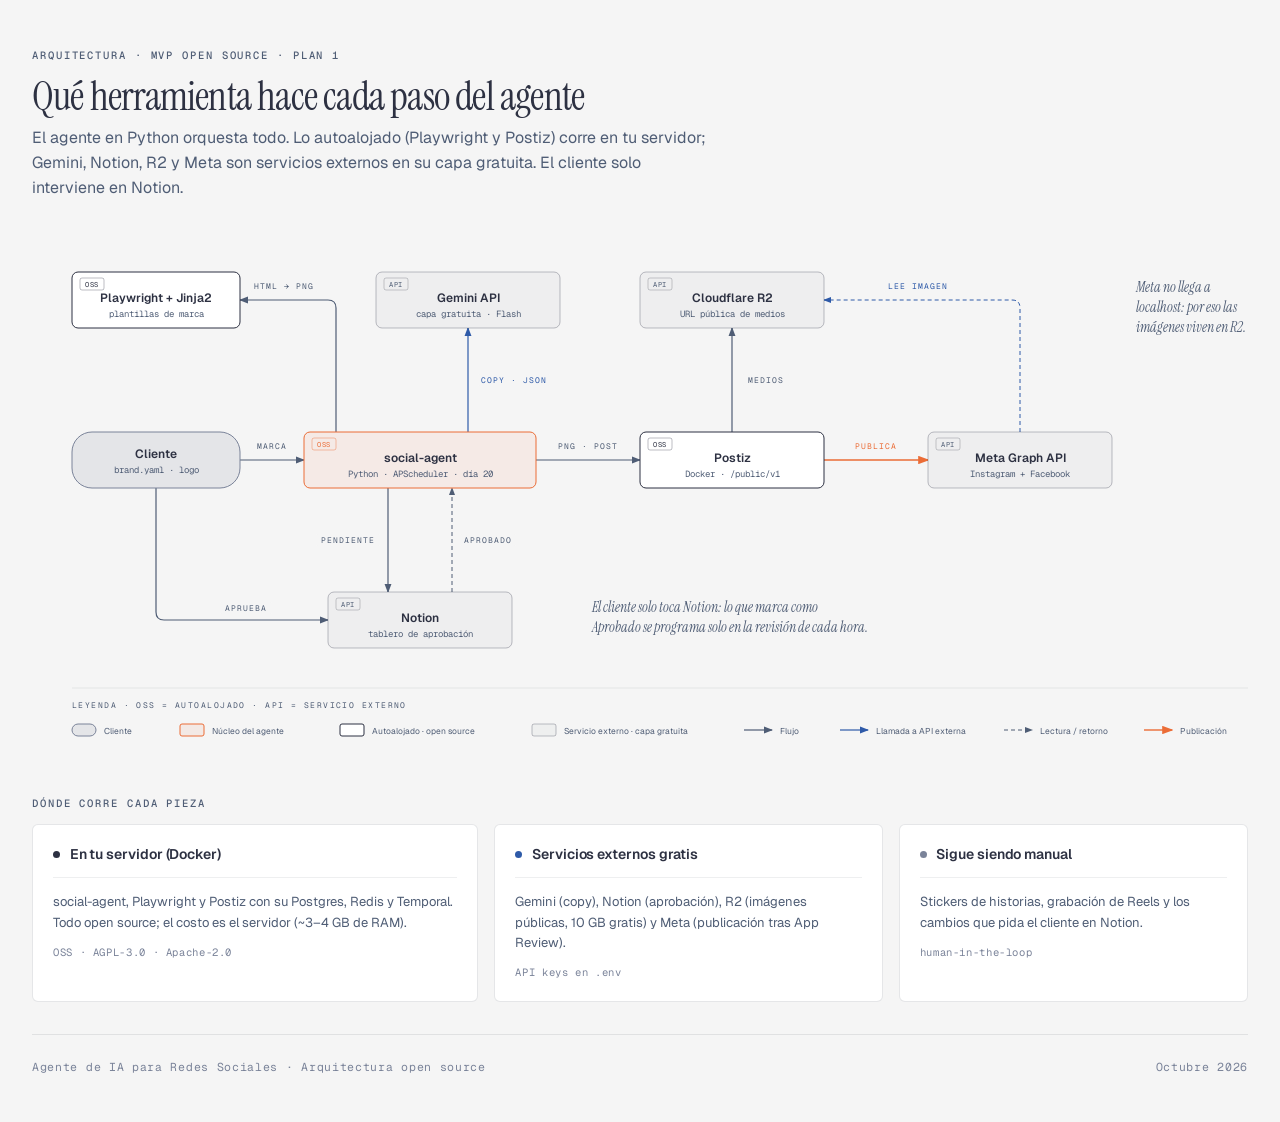
==== arquitectura-agente-open-source.html @ 5ac4933f "Initial commit: social media AI agent, Postiz setup and docs Co-Authored-By: Claude Opus 5.5 <norepl" ====
<!DOCTYPE html>
<html lang="es">
<head>
  <meta charset="UTF-8">
  <meta name="viewport" content="width=device-width, initial-scale=1.0">
  <title>Arquitectura del Agente de Redes</title>
  <link href="https://fonts.googleapis.com/css2?family=Instrument+Serif:ital@0;1&family=Geist:wght@400;500;600&family=Geist+Mono:wght@400;500;600&family=Noto+Serif:ital@0;1&display=swap" rel="stylesheet">
  <style>
    *, *::before, *::after { box-sizing: border-box; margin: 0; padding: 0; }

    :root {
      --color-paper:       #f5f5f5;
      --color-paper-2:     #ececec;
      --color-ink:         #2d3142;
      --color-muted:       #4f5d75;
      --color-soft:        #7a8399;
      --color-rule:        rgba(45,49,66,0.12);
      --color-rule-solid:  rgba(79,93,117,0.25);
      --color-accent:      #eb6c36;
      --color-accent-tint: rgba(235,108,54,0.08);
      --color-link:        #2e5aa8;
      --font-sans:   'Geist', system-ui, sans-serif;
      --font-serif:  'Instrument Serif', 'Noto Serif', 'Times New Roman', serif;
      --font-mono:   'Geist Mono', ui-monospace, Menlo, monospace;
    }

    body {
      font-family: var(--font-sans);
      background: var(--color-paper);
      min-height: 100vh;
      padding: 3rem 2rem;
      color: var(--color-ink);
    }
    @media (max-width: 640px) { body { padding: 2rem 1rem; } }

    .container { max-width: 1280px; margin: 0 auto; }

    .header { margin-bottom: 2rem; }
    .header-eyebrow {
      font-family: var(--font-mono);
      font-size: 0.66rem;
      font-weight: 500;
      letter-spacing: 0.18em;
      text-transform: uppercase;
      color: var(--color-muted);
      margin-bottom: 0.75rem;
    }
    h1 {
      font-family: var(--font-serif);
      font-size: clamp(1.75rem, 3vw + 1rem, 2.5rem);
      font-weight: 400;
      letter-spacing: -0.02em;
      line-height: 1.1;
      margin-bottom: 0.5rem;
    }
    .subtitle {
      font-size: 1rem;
      line-height: 1.55;
      color: var(--color-muted);
      max-width: 62ch;
    }

    .diagram-container { overflow-x: auto; }
    svg { width: 100%; min-width: 1280px; display: block; }
    @media print {
      .diagram-container { overflow-x: visible; }
      svg { min-width: 0; }
    }

    .section-label {
      font-family: var(--font-mono);
      font-size: 0.66rem;
      font-weight: 500;
      letter-spacing: 0.18em;
      text-transform: uppercase;
      color: var(--color-muted);
      margin: 2rem 0 0.875rem;
    }

    .cards {
      display: grid;
      grid-template-columns: 1.15fr 1fr 0.9fr;
      gap: 1rem;
    }
    @media (max-width: 960px) { .cards { grid-template-columns: 1fr; } }

    .card {
      background: #ffffff;
      border-radius: 6px;
      border: 1px solid var(--color-rule);
      padding: 1.25rem;
    }
    .card-header {
      display: flex;
      align-items: center;
      gap: 0.6rem;
      margin-bottom: 0.875rem;
      padding-bottom: 0.875rem;
      border-bottom: 1px solid rgba(45,49,66,0.08);
    }
    .card-dot { width: 7px; height: 7px; border-radius: 50%; flex-shrink: 0; }
    .card-dot.ink   { background: var(--color-ink); }
    .card-dot.link  { background: var(--color-link); }
    .card-dot.soft  { background: var(--color-soft); }
    .card h3 { font-size: 0.875rem; font-weight: 600; letter-spacing: -0.005em; }
    .card p {
      color: var(--color-muted);
      font-size: 0.8125rem;
      line-height: 1.55;
    }
    .card .tag {
      display: inline-block;
      margin-top: 0.75rem;
      font-family: var(--font-mono);
      font-size: 0.66rem;
      letter-spacing: 0.06em;
      color: var(--color-soft);
    }

    .footer {
      margin-top: 2rem;
      padding-top: 1.5rem;
      border-top: 1px solid rgba(45,49,66,0.10);
      font-family: var(--font-mono);
      font-size: 0.72rem;
      letter-spacing: 0.06em;
      color: var(--color-soft);
      display: flex;
      justify-content: space-between;
      flex-wrap: wrap;
      gap: 0.5rem;
    }
  </style>
</head>
<body>
  <div class="container">

    <div class="header">
      <p class="header-eyebrow">Arquitectura · MVP open source · Plan 1</p>
      <h1>Qué herramienta hace cada paso del agente</h1>
      <p class="subtitle">El agente en Python orquesta todo. Lo autoalojado (Playwright y Postiz) corre en tu servidor; Gemini, Notion, R2 y Meta son servicios externos en su capa gratuita. El cliente solo interviene en Notion.</p>
    </div>

    <div class="diagram-container">
      <svg viewBox="0 0 1280 532" xmlns="http://www.w3.org/2000/svg" role="img" aria-labelledby="arquitectura-oss-title arquitectura-oss-desc">
        <title id="arquitectura-oss-title">Arquitectura open source del agente de redes</title>
        <desc id="arquitectura-oss-desc">El agente en Python recibe la marca del cliente, pide el copy a Gemini, renderiza las piezas con Playwright, las sube a Postiz que guarda los medios en Cloudflare R2, las envía a Notion para aprobación y, una vez aprobadas, Postiz las publica en Instagram y Facebook mediante la API de Meta, que descarga las imágenes desde R2.</desc>
        <defs>
          <marker id="arrow" markerWidth="8" markerHeight="6" refX="7" refY="3" orient="auto"><polygon points="0 0, 8 3, 0 6" fill="#4f5d75"/></marker>
          <marker id="arrow-accent" markerWidth="8" markerHeight="6" refX="7" refY="3" orient="auto"><polygon points="0 0, 8 3, 0 6" fill="#eb6c36"/></marker>
          <marker id="arrow-link" markerWidth="8" markerHeight="6" refX="7" refY="3" orient="auto"><polygon points="0 0, 8 3, 0 6" fill="#2e5aa8"/></marker>
        </defs>

        <rect width="100%" height="100%" fill="#f5f5f5"/>

        <g transform="translate(0,-80)">

          <!-- =========================================================
               FLECHAS (antes que los nodos)
               ========================================================= -->

          <!-- Cliente → agente -->
          <line x1="208" y1="308" x2="272" y2="308" stroke="#4f5d75" stroke-width="1.2" marker-end="url(#arrow)"/>
          <!-- Agente → Playwright -->
          <path d="M 304 280 L 304 156 Q 304 148 296 148 L 208 148" fill="none" stroke="#4f5d75" stroke-width="1.2" marker-end="url(#arrow)"/>
          <!-- Agente → Gemini (API externa) -->
          <line x1="436" y1="280" x2="436" y2="176" stroke="#2e5aa8" stroke-width="1.2" marker-end="url(#arrow-link)"/>
          <!-- Agente → Postiz -->
          <line x1="504" y1="308" x2="608" y2="308" stroke="#4f5d75" stroke-width="1.2" marker-end="url(#arrow)"/>
          <!-- Postiz → R2 -->
          <line x1="700" y1="280" x2="700" y2="176" stroke="#4f5d75" stroke-width="1.2" marker-end="url(#arrow)"/>
          <!-- Postiz → Meta (ruta principal) -->
          <line x1="792" y1="308" x2="896" y2="308" stroke="#eb6c36" stroke-width="1.4" marker-end="url(#arrow-accent)"/>
          <!-- Meta lee la imagen pública en R2 -->
          <path d="M 988 280 L 988 156 Q 988 148 980 148 L 792 148" fill="none" stroke="#2e5aa8" stroke-width="1" stroke-dasharray="4,3" marker-end="url(#arrow-link)"/>
          <!-- Agente → Notion (pendiente) -->
          <line x1="356" y1="336" x2="356" y2="440" stroke="#4f5d75" stroke-width="1.2" marker-end="url(#arrow)"/>
          <!-- Notion → agente (aprobado, revisión cada hora) -->
          <line x1="420" y1="440" x2="420" y2="336" stroke="#4f5d75" stroke-width="1" stroke-dasharray="4,3" marker-end="url(#arrow)"/>
          <!-- Cliente → Notion -->
          <path d="M 124 336 L 124 460 Q 124 468 132 468 L 296 468" fill="none" stroke="#4f5d75" stroke-width="1.2" marker-end="url(#arrow)"/>

          <!-- Etiquetas de flechas (con máscara) -->
          <rect x="220" y="288" width="40" height="12" rx="2" fill="#f5f5f5"/>
          <text x="240" y="297" fill="#4f5d75" font-size="8" font-family="'Geist Mono', monospace" text-anchor="middle" letter-spacing="0.12em">MARCA</text>

          <rect x="218" y="128" width="68" height="12" rx="2" fill="#f5f5f5"/>
          <text x="252" y="137" fill="#4f5d75" font-size="8" font-family="'Geist Mono', monospace" text-anchor="middle" letter-spacing="0.12em">HTML → PNG</text>

          <rect x="446" y="222" width="72" height="12" rx="2" fill="#f5f5f5"/>
          <text x="482" y="231" fill="#2e5aa8" font-size="8" font-family="'Geist Mono', monospace" text-anchor="middle" letter-spacing="0.12em">COPY · JSON</text>

          <rect x="522" y="288" width="68" height="12" rx="2" fill="#f5f5f5"/>
          <text x="556" y="297" fill="#4f5d75" font-size="8" font-family="'Geist Mono', monospace" text-anchor="middle" letter-spacing="0.12em">PNG · POST</text>

          <rect x="710" y="222" width="48" height="12" rx="2" fill="#f5f5f5"/>
          <text x="734" y="231" fill="#4f5d75" font-size="8" font-family="'Geist Mono', monospace" text-anchor="middle" letter-spacing="0.12em">MEDIOS</text>

          <rect x="818" y="288" width="52" height="12" rx="2" fill="#f5f5f5"/>
          <text x="844" y="297" fill="#eb6c36" font-size="8" font-family="'Geist Mono', monospace" text-anchor="middle" letter-spacing="0.12em">PUBLICA</text>

          <rect x="852" y="128" width="68" height="12" rx="2" fill="#f5f5f5"/>
          <text x="886" y="137" fill="#2e5aa8" font-size="8" font-family="'Geist Mono', monospace" text-anchor="middle" letter-spacing="0.12em">LEE IMAGEN</text>

          <rect x="284" y="382" width="64" height="12" rx="2" fill="#f5f5f5"/>
          <text x="316" y="391" fill="#4f5d75" font-size="8" font-family="'Geist Mono', monospace" text-anchor="middle" letter-spacing="0.12em">PENDIENTE</text>

          <rect x="428" y="382" width="56" height="12" rx="2" fill="#f5f5f5"/>
          <text x="456" y="391" fill="#4f5d75" font-size="8" font-family="'Geist Mono', monospace" text-anchor="middle" letter-spacing="0.12em">APROBADO</text>

          <rect x="188" y="450" width="52" height="12" rx="2" fill="#f5f5f5"/>
          <text x="214" y="459" fill="#4f5d75" font-size="8" font-family="'Geist Mono', monospace" text-anchor="middle" letter-spacing="0.12em">APRUEBA</text>

          <!-- =========================================================
               NODOS
               ========================================================= -->

          <!-- Playwright (autoalojado) -->
          <rect x="40" y="120" width="168" height="56" rx="6" fill="#f5f5f5"/>
          <rect x="40" y="120" width="168" height="56" rx="6" fill="#ffffff" stroke="#2d3142" stroke-width="1"/>
          <rect x="48" y="126" width="24" height="12" rx="2" fill="transparent" stroke="rgba(45,49,66,0.40)" stroke-width="0.8"/>
          <text x="60" y="135" fill="#2d3142" font-size="7" font-family="'Geist Mono', monospace" text-anchor="middle" letter-spacing="0.08em">OSS</text>
          <text x="124" y="150" fill="#2d3142" font-size="12" font-weight="600" font-family="'Geist', sans-serif" text-anchor="middle">Playwright + Jinja2</text>
          <text x="124" y="165" fill="#4f5d75" font-size="9" font-family="'Geist Mono', monospace" text-anchor="middle">plantillas de marca</text>

          <!-- Gemini (externo) -->
          <rect x="344" y="120" width="184" height="56" rx="6" fill="#f5f5f5"/>
          <rect x="344" y="120" width="184" height="56" rx="6" fill="rgba(45,49,66,0.03)" stroke="rgba(45,49,66,0.30)" stroke-width="1"/>
          <rect x="352" y="126" width="24" height="12" rx="2" fill="transparent" stroke="rgba(45,49,66,0.30)" stroke-width="0.8"/>
          <text x="364" y="135" fill="#4f5d75" font-size="7" font-family="'Geist Mono', monospace" text-anchor="middle" letter-spacing="0.08em">API</text>
          <text x="436" y="150" fill="#2d3142" font-size="12" font-weight="600" font-family="'Geist', sans-serif" text-anchor="middle">Gemini API</text>
          <text x="436" y="165" fill="#4f5d75" font-size="9" font-family="'Geist Mono', monospace" text-anchor="middle">capa gratuita · Flash</text>

          <!-- Cloudflare R2 (externo) -->
          <rect x="608" y="120" width="184" height="56" rx="6" fill="#f5f5f5"/>
          <rect x="608" y="120" width="184" height="56" rx="6" fill="rgba(45,49,66,0.03)" stroke="rgba(45,49,66,0.30)" stroke-width="1"/>
          <rect x="616" y="126" width="24" height="12" rx="2" fill="transparent" stroke="rgba(45,49,66,0.30)" stroke-width="0.8"/>
          <text x="628" y="135" fill="#4f5d75" font-size="7" font-family="'Geist Mono', monospace" text-anchor="middle" letter-spacing="0.08em">API</text>
          <text x="700" y="150" fill="#2d3142" font-size="12" font-weight="600" font-family="'Geist', sans-serif" text-anchor="middle">Cloudflare R2</text>
          <text x="700" y="165" fill="#4f5d75" font-size="9" font-family="'Geist Mono', monospace" text-anchor="middle">URL pública de medios</text>

          <!-- Cliente (entrada) -->
          <rect x="40" y="280" width="168" height="56" rx="20" fill="#f5f5f5"/>
          <rect x="40" y="280" width="168" height="56" rx="20" fill="rgba(79,93,117,0.10)" stroke="#7a8399" stroke-width="1"/>
          <text x="124" y="306" fill="#2d3142" font-size="12" font-weight="600" font-family="'Geist', sans-serif" text-anchor="middle">Cliente</text>
          <text x="124" y="321" fill="#4f5d75" font-size="9" font-family="'Geist Mono', monospace" text-anchor="middle">brand.yaml · logo</text>

          <!-- social-agent (focal) -->
          <rect x="272" y="280" width="232" height="56" rx="6" fill="#f5f5f5"/>
          <rect x="272" y="280" width="232" height="56" rx="6" fill="rgba(235,108,54,0.08)" stroke="#eb6c36" stroke-width="1"/>
          <rect x="280" y="286" width="24" height="12" rx="2" fill="transparent" stroke="rgba(235,108,54,0.50)" stroke-width="0.8"/>
          <text x="292" y="295" fill="#eb6c36" font-size="7" font-family="'Geist Mono', monospace" text-anchor="middle" letter-spacing="0.08em">OSS</text>
          <text x="388" y="310" fill="#2d3142" font-size="12" font-weight="600" font-family="'Geist', sans-serif" text-anchor="middle">social-agent</text>
          <text x="388" y="325" fill="#4f5d75" font-size="9" font-family="'Geist Mono', monospace" text-anchor="middle">Python · APScheduler · día 20</text>

          <!-- Postiz (autoalojado) -->
          <rect x="608" y="280" width="184" height="56" rx="6" fill="#f5f5f5"/>
          <rect x="608" y="280" width="184" height="56" rx="6" fill="#ffffff" stroke="#2d3142" stroke-width="1"/>
          <rect x="616" y="286" width="24" height="12" rx="2" fill="transparent" stroke="rgba(45,49,66,0.40)" stroke-width="0.8"/>
          <text x="628" y="295" fill="#2d3142" font-size="7" font-family="'Geist Mono', monospace" text-anchor="middle" letter-spacing="0.08em">OSS</text>
          <text x="700" y="310" fill="#2d3142" font-size="12" font-weight="600" font-family="'Geist', sans-serif" text-anchor="middle">Postiz</text>
          <text x="700" y="325" fill="#4f5d75" font-size="9" font-family="'Geist Mono', monospace" text-anchor="middle">Docker · /public/v1</text>

          <!-- Meta Graph API (externo) -->
          <rect x="896" y="280" width="184" height="56" rx="6" fill="#f5f5f5"/>
          <rect x="896" y="280" width="184" height="56" rx="6" fill="rgba(45,49,66,0.03)" stroke="rgba(45,49,66,0.30)" stroke-width="1"/>
          <rect x="904" y="286" width="24" height="12" rx="2" fill="transparent" stroke="rgba(45,49,66,0.30)" stroke-width="0.8"/>
          <text x="916" y="295" fill="#4f5d75" font-size="7" font-family="'Geist Mono', monospace" text-anchor="middle" letter-spacing="0.08em">API</text>
          <text x="988" y="310" fill="#2d3142" font-size="12" font-weight="600" font-family="'Geist', sans-serif" text-anchor="middle">Meta Graph API</text>
          <text x="988" y="325" fill="#4f5d75" font-size="9" font-family="'Geist Mono', monospace" text-anchor="middle">Instagram + Facebook</text>

          <!-- Notion (externo) -->
          <rect x="296" y="440" width="184" height="56" rx="6" fill="#f5f5f5"/>
          <rect x="296" y="440" width="184" height="56" rx="6" fill="rgba(45,49,66,0.03)" stroke="rgba(45,49,66,0.30)" stroke-width="1"/>
          <rect x="304" y="446" width="24" height="12" rx="2" fill="transparent" stroke="rgba(45,49,66,0.30)" stroke-width="0.8"/>
          <text x="316" y="455" fill="#4f5d75" font-size="7" font-family="'Geist Mono', monospace" text-anchor="middle" letter-spacing="0.08em">API</text>
          <text x="388" y="470" fill="#2d3142" font-size="12" font-weight="600" font-family="'Geist', sans-serif" text-anchor="middle">Notion</text>
          <text x="388" y="485" fill="#4f5d75" font-size="9" font-family="'Geist Mono', monospace" text-anchor="middle">tablero de aprobación</text>

          <!-- Notas editoriales -->
          <text x="1104" y="140" fill="#4f5d75" font-size="14" font-style="italic" font-family="'Instrument Serif', 'Noto Serif', serif">Meta no llega a</text>
          <text x="1104" y="160" fill="#4f5d75" font-size="14" font-style="italic" font-family="'Instrument Serif', 'Noto Serif', serif">localhost: por eso las</text>
          <text x="1104" y="180" fill="#4f5d75" font-size="14" font-style="italic" font-family="'Instrument Serif', 'Noto Serif', serif">imágenes viven en R2.</text>

          <text x="560" y="460" fill="#4f5d75" font-size="14" font-style="italic" font-family="'Instrument Serif', 'Noto Serif', serif">El cliente solo toca Notion: lo que marca como</text>
          <text x="560" y="480" fill="#4f5d75" font-size="14" font-style="italic" font-family="'Instrument Serif', 'Noto Serif', serif">Aprobado se programa solo en la revisión de cada hora.</text>
        </g>

        <!-- ── Leyenda ─────────────────────────────────────────────── -->
        <line x1="40" y1="456" x2="1240" y2="456" stroke="rgba(45,49,66,0.10)" stroke-width="0.8"/>
        <text x="40" y="476" fill="#4f5d75" font-size="8" font-family="'Geist Mono', monospace" letter-spacing="0.18em">LEYENDA · OSS = AUTOALOJADO · API = SERVICIO EXTERNO</text>

        <rect x="40" y="492" width="24" height="12" rx="6" fill="rgba(79,93,117,0.10)" stroke="#7a8399" stroke-width="1"/>
        <text x="72" y="502" fill="#4f5d75" font-size="8.5" font-family="'Geist', sans-serif">Cliente</text>

        <rect x="148" y="492" width="24" height="12" rx="2" fill="rgba(235,108,54,0.08)" stroke="#eb6c36" stroke-width="1"/>
        <text x="180" y="502" fill="#4f5d75" font-size="8.5" font-family="'Geist', sans-serif">Núcleo del agente</text>

        <rect x="308" y="492" width="24" height="12" rx="2" fill="#ffffff" stroke="#2d3142" stroke-width="1"/>
        <text x="340" y="502" fill="#4f5d75" font-size="8.5" font-family="'Geist', sans-serif">Autoalojado · open source</text>

        <rect x="500" y="492" width="24" height="12" rx="2" fill="rgba(45,49,66,0.03)" stroke="rgba(45,49,66,0.30)" stroke-width="1"/>
        <text x="532" y="502" fill="#4f5d75" font-size="8.5" font-family="'Geist', sans-serif">Servicio externo · capa gratuita</text>

        <line x1="712" y1="498" x2="740" y2="498" stroke="#4f5d75" stroke-width="1.2" marker-end="url(#arrow)"/>
        <text x="748" y="502" fill="#4f5d75" font-size="8.5" font-family="'Geist', sans-serif">Flujo</text>

        <line x1="808" y1="498" x2="836" y2="498" stroke="#2e5aa8" stroke-width="1.2" marker-end="url(#arrow-link)"/>
        <text x="844" y="502" fill="#4f5d75" font-size="8.5" font-family="'Geist', sans-serif">Llamada a API externa</text>

        <line x1="972" y1="498" x2="1000" y2="498" stroke="#4f5d75" stroke-width="1" stroke-dasharray="4,3" marker-end="url(#arrow)"/>
        <text x="1008" y="502" fill="#4f5d75" font-size="8.5" font-family="'Geist', sans-serif">Lectura / retorno</text>

        <line x1="1112" y1="498" x2="1140" y2="498" stroke="#eb6c36" stroke-width="1.4" marker-end="url(#arrow-accent)"/>
        <text x="1148" y="502" fill="#4f5d75" font-size="8.5" font-family="'Geist', sans-serif">Publicación</text>
      </svg>
    </div>

    <p class="section-label">Dónde corre cada pieza</p>
    <div class="cards">
      <div class="card">
        <div class="card-header"><span class="card-dot ink"></span><h3>En tu servidor (Docker)</h3></div>
        <p>social-agent, Playwright y Postiz con su Postgres, Redis y Temporal. Todo open source; el costo es el servidor (~3–4 GB de RAM).</p>
        <span class="tag">OSS · AGPL-3.0 · Apache-2.0</span>
      </div>
      <div class="card">
        <div class="card-header"><span class="card-dot link"></span><h3>Servicios externos gratis</h3></div>
        <p>Gemini (copy), Notion (aprobación), R2 (imágenes públicas, 10 GB gratis) y Meta (publicación tras App Review).</p>
        <span class="tag">API keys en .env</span>
      </div>
      <div class="card">
        <div class="card-header"><span class="card-dot soft"></span><h3>Sigue siendo manual</h3></div>
        <p>Stickers de historias, grabación de Reels y los cambios que pida el cliente en Notion.</p>
        <span class="tag">human-in-the-loop</span>
      </div>
    </div>

    <div class="footer">
      <span>Agente de IA para Redes Sociales · Arquitectura open source</span>
      <span>Octubre 2026</span>
    </div>

  </div>
</body>
</html>
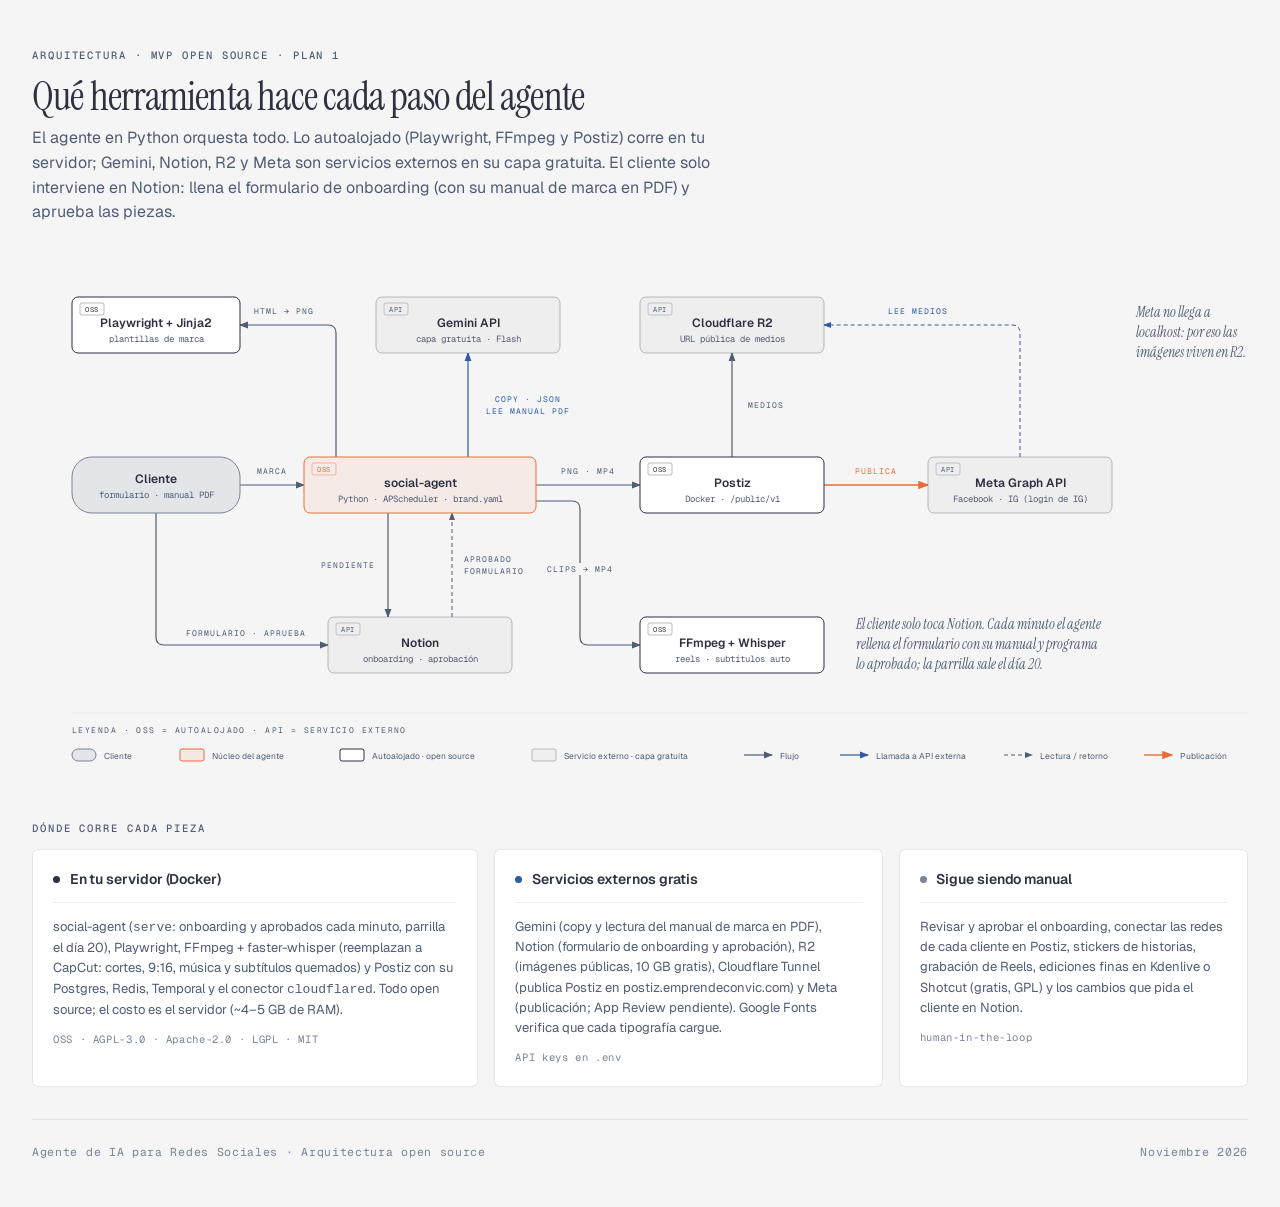
==== commit fba59822: "Add templates for "papel-pizarra" styles and implement onboarding tests - Created new HTML templates" ====
--- a/arquitectura-agente-open-source.html
+++ b/arquitectura-agente-open-source.html
@@ -138,13 +138,13 @@
     <div class="header">
       <p class="header-eyebrow">Arquitectura · MVP open source · Plan 1</p>
       <h1>Qué herramienta hace cada paso del agente</h1>
-      <p class="subtitle">El agente en Python orquesta todo. Lo autoalojado (Playwright y Postiz) corre en tu servidor; Gemini, Notion, R2 y Meta son servicios externos en su capa gratuita. El cliente solo interviene en Notion.</p>
+      <p class="subtitle">El agente en Python orquesta todo. Lo autoalojado (Playwright, FFmpeg y Postiz) corre en tu servidor; Gemini, Notion, R2 y Meta son servicios externos en su capa gratuita. El cliente solo interviene en Notion: llena el formulario de onboarding (con su manual de marca en PDF) y aprueba las piezas.</p>
     </div>
 
     <div class="diagram-container">
       <svg viewBox="0 0 1280 532" xmlns="http://www.w3.org/2000/svg" role="img" aria-labelledby="arquitectura-oss-title arquitectura-oss-desc">
         <title id="arquitectura-oss-title">Arquitectura open source del agente de redes</title>
-        <desc id="arquitectura-oss-desc">El agente en Python recibe la marca del cliente, pide el copy a Gemini, renderiza las piezas con Playwright, las sube a Postiz que guarda los medios en Cloudflare R2, las envía a Notion para aprobación y, una vez aprobadas, Postiz las publica en Instagram y Facebook mediante la API de Meta, que descarga las imágenes desde R2.</desc>
+        <desc id="arquitectura-oss-desc">El cliente llena el formulario de onboarding en Notion y sube su manual de marca en PDF; en menos de un minuto el agente se lo pasa a Gemini, que rellena los campos vacíos, y al aprobarse la fila genera el perfil de marca. Con esa marca el agente pide el copy a Gemini, renderiza las piezas con Playwright, edita los reels y sus subtítulos con FFmpeg y Whisper, las sube a Postiz que guarda los medios en Cloudflare R2, las envía a Notion para aprobación y, una vez aprobadas, Postiz las publica en Instagram y Facebook mediante la API de Meta, que descarga las imágenes desde R2.</desc>
         <defs>
           <marker id="arrow" markerWidth="8" markerHeight="6" refX="7" refY="3" orient="auto"><polygon points="0 0, 8 3, 0 6" fill="#4f5d75"/></marker>
           <marker id="arrow-accent" markerWidth="8" markerHeight="6" refX="7" refY="3" orient="auto"><polygon points="0 0, 8 3, 0 6" fill="#eb6c36"/></marker>
@@ -167,6 +167,8 @@
           <line x1="436" y1="280" x2="436" y2="176" stroke="#2e5aa8" stroke-width="1.2" marker-end="url(#arrow-link)"/>
           <!-- Agente → Postiz -->
           <line x1="504" y1="308" x2="608" y2="308" stroke="#4f5d75" stroke-width="1.2" marker-end="url(#arrow)"/>
+          <!-- Agente → FFmpeg (edición de video) -->
+          <path d="M 504 324 L 540 324 Q 548 324 548 332 L 548 460 Q 548 468 556 468 L 608 468" fill="none" stroke="#4f5d75" stroke-width="1.2" marker-end="url(#arrow)"/>
           <!-- Postiz → R2 -->
           <line x1="700" y1="280" x2="700" y2="176" stroke="#4f5d75" stroke-width="1.2" marker-end="url(#arrow)"/>
           <!-- Postiz → Meta (ruta principal) -->
@@ -175,7 +177,7 @@
           <path d="M 988 280 L 988 156 Q 988 148 980 148 L 792 148" fill="none" stroke="#2e5aa8" stroke-width="1" stroke-dasharray="4,3" marker-end="url(#arrow-link)"/>
           <!-- Agente → Notion (pendiente) -->
           <line x1="356" y1="336" x2="356" y2="440" stroke="#4f5d75" stroke-width="1.2" marker-end="url(#arrow)"/>
-          <!-- Notion → agente (aprobado, revisión cada hora) -->
+          <!-- Notion → agente (aprobado, revisión cada minuto) -->
           <line x1="420" y1="440" x2="420" y2="336" stroke="#4f5d75" stroke-width="1" stroke-dasharray="4,3" marker-end="url(#arrow)"/>
           <!-- Cliente → Notion -->
           <path d="M 124 336 L 124 460 Q 124 468 132 468 L 296 468" fill="none" stroke="#4f5d75" stroke-width="1.2" marker-end="url(#arrow)"/>
@@ -187,11 +189,15 @@
           <rect x="218" y="128" width="68" height="12" rx="2" fill="#f5f5f5"/>
           <text x="252" y="137" fill="#4f5d75" font-size="8" font-family="'Geist Mono', monospace" text-anchor="middle" letter-spacing="0.12em">HTML → PNG</text>
 
-          <rect x="446" y="222" width="72" height="12" rx="2" fill="#f5f5f5"/>
-          <text x="482" y="231" fill="#2e5aa8" font-size="8" font-family="'Geist Mono', monospace" text-anchor="middle" letter-spacing="0.12em">COPY · JSON</text>
+          <rect x="446" y="216" width="100" height="24" rx="2" fill="#f5f5f5"/>
+          <text x="496" y="225" fill="#2e5aa8" font-size="8" font-family="'Geist Mono', monospace" text-anchor="middle" letter-spacing="0.12em">COPY · JSON</text>
+          <text x="496" y="237" fill="#2e5aa8" font-size="8" font-family="'Geist Mono', monospace" text-anchor="middle" letter-spacing="0.12em">LEE MANUAL PDF</text>
 
           <rect x="522" y="288" width="68" height="12" rx="2" fill="#f5f5f5"/>
-          <text x="556" y="297" fill="#4f5d75" font-size="8" font-family="'Geist Mono', monospace" text-anchor="middle" letter-spacing="0.12em">PNG · POST</text>
+          <text x="556" y="297" fill="#4f5d75" font-size="8" font-family="'Geist Mono', monospace" text-anchor="middle" letter-spacing="0.12em">PNG · MP4</text>
+
+          <rect x="514" y="386" width="68" height="12" rx="2" fill="#f5f5f5"/>
+          <text x="548" y="395" fill="#4f5d75" font-size="8" font-family="'Geist Mono', monospace" text-anchor="middle" letter-spacing="0.12em">CLIPS → MP4</text>
 
           <rect x="710" y="222" width="48" height="12" rx="2" fill="#f5f5f5"/>
           <text x="734" y="231" fill="#4f5d75" font-size="8" font-family="'Geist Mono', monospace" text-anchor="middle" letter-spacing="0.12em">MEDIOS</text>
@@ -200,16 +206,17 @@
           <text x="844" y="297" fill="#eb6c36" font-size="8" font-family="'Geist Mono', monospace" text-anchor="middle" letter-spacing="0.12em">PUBLICA</text>
 
           <rect x="852" y="128" width="68" height="12" rx="2" fill="#f5f5f5"/>
-          <text x="886" y="137" fill="#2e5aa8" font-size="8" font-family="'Geist Mono', monospace" text-anchor="middle" letter-spacing="0.12em">LEE IMAGEN</text>
+          <text x="886" y="137" fill="#2e5aa8" font-size="8" font-family="'Geist Mono', monospace" text-anchor="middle" letter-spacing="0.12em">LEE MEDIOS</text>
 
           <rect x="284" y="382" width="64" height="12" rx="2" fill="#f5f5f5"/>
           <text x="316" y="391" fill="#4f5d75" font-size="8" font-family="'Geist Mono', monospace" text-anchor="middle" letter-spacing="0.12em">PENDIENTE</text>
 
-          <rect x="428" y="382" width="56" height="12" rx="2" fill="#f5f5f5"/>
-          <text x="456" y="391" fill="#4f5d75" font-size="8" font-family="'Geist Mono', monospace" text-anchor="middle" letter-spacing="0.12em">APROBADO</text>
-
-          <rect x="188" y="450" width="52" height="12" rx="2" fill="#f5f5f5"/>
-          <text x="214" y="459" fill="#4f5d75" font-size="8" font-family="'Geist Mono', monospace" text-anchor="middle" letter-spacing="0.12em">APRUEBA</text>
+          <rect x="428" y="376" width="72" height="24" rx="2" fill="#f5f5f5"/>
+          <text x="432" y="385" fill="#4f5d75" font-size="8" font-family="'Geist Mono', monospace" letter-spacing="0.12em">APROBADO</text>
+          <text x="432" y="397" fill="#4f5d75" font-size="8" font-family="'Geist Mono', monospace" letter-spacing="0.12em">FORMULARIO</text>
+
+          <rect x="150" y="450" width="128" height="12" rx="2" fill="#f5f5f5"/>
+          <text x="214" y="459" fill="#4f5d75" font-size="8" font-family="'Geist Mono', monospace" text-anchor="middle" letter-spacing="0.12em">FORMULARIO · APRUEBA</text>
 
           <!-- =========================================================
                NODOS
@@ -243,7 +250,7 @@
           <rect x="40" y="280" width="168" height="56" rx="20" fill="#f5f5f5"/>
           <rect x="40" y="280" width="168" height="56" rx="20" fill="rgba(79,93,117,0.10)" stroke="#7a8399" stroke-width="1"/>
           <text x="124" y="306" fill="#2d3142" font-size="12" font-weight="600" font-family="'Geist', sans-serif" text-anchor="middle">Cliente</text>
-          <text x="124" y="321" fill="#4f5d75" font-size="9" font-family="'Geist Mono', monospace" text-anchor="middle">brand.yaml · logo</text>
+          <text x="124" y="321" fill="#4f5d75" font-size="9" font-family="'Geist Mono', monospace" text-anchor="middle">formulario · manual PDF</text>
 
           <!-- social-agent (focal) -->
           <rect x="272" y="280" width="232" height="56" rx="6" fill="#f5f5f5"/>
@@ -251,7 +258,7 @@
           <rect x="280" y="286" width="24" height="12" rx="2" fill="transparent" stroke="rgba(235,108,54,0.50)" stroke-width="0.8"/>
           <text x="292" y="295" fill="#eb6c36" font-size="7" font-family="'Geist Mono', monospace" text-anchor="middle" letter-spacing="0.08em">OSS</text>
           <text x="388" y="310" fill="#2d3142" font-size="12" font-weight="600" font-family="'Geist', sans-serif" text-anchor="middle">social-agent</text>
-          <text x="388" y="325" fill="#4f5d75" font-size="9" font-family="'Geist Mono', monospace" text-anchor="middle">Python · APScheduler · día 20</text>
+          <text x="388" y="325" fill="#4f5d75" font-size="9" font-family="'Geist Mono', monospace" text-anchor="middle">Python · APScheduler · brand.yaml</text>
 
           <!-- Postiz (autoalojado) -->
           <rect x="608" y="280" width="184" height="56" rx="6" fill="#f5f5f5"/>
@@ -267,7 +274,7 @@
           <rect x="904" y="286" width="24" height="12" rx="2" fill="transparent" stroke="rgba(45,49,66,0.30)" stroke-width="0.8"/>
           <text x="916" y="295" fill="#4f5d75" font-size="7" font-family="'Geist Mono', monospace" text-anchor="middle" letter-spacing="0.08em">API</text>
           <text x="988" y="310" fill="#2d3142" font-size="12" font-weight="600" font-family="'Geist', sans-serif" text-anchor="middle">Meta Graph API</text>
-          <text x="988" y="325" fill="#4f5d75" font-size="9" font-family="'Geist Mono', monospace" text-anchor="middle">Instagram + Facebook</text>
+          <text x="988" y="325" fill="#4f5d75" font-size="9" font-family="'Geist Mono', monospace" text-anchor="middle">Facebook · IG (login de IG)</text>
 
           <!-- Notion (externo) -->
           <rect x="296" y="440" width="184" height="56" rx="6" fill="#f5f5f5"/>
@@ -275,15 +282,24 @@
           <rect x="304" y="446" width="24" height="12" rx="2" fill="transparent" stroke="rgba(45,49,66,0.30)" stroke-width="0.8"/>
           <text x="316" y="455" fill="#4f5d75" font-size="7" font-family="'Geist Mono', monospace" text-anchor="middle" letter-spacing="0.08em">API</text>
           <text x="388" y="470" fill="#2d3142" font-size="12" font-weight="600" font-family="'Geist', sans-serif" text-anchor="middle">Notion</text>
-          <text x="388" y="485" fill="#4f5d75" font-size="9" font-family="'Geist Mono', monospace" text-anchor="middle">tablero de aprobación</text>
+          <text x="388" y="485" fill="#4f5d75" font-size="9" font-family="'Geist Mono', monospace" text-anchor="middle">onboarding · aprobación</text>
+
+          <!-- FFmpeg + Whisper (autoalojado) -->
+          <rect x="608" y="440" width="184" height="56" rx="6" fill="#f5f5f5"/>
+          <rect x="608" y="440" width="184" height="56" rx="6" fill="#ffffff" stroke="#2d3142" stroke-width="1"/>
+          <rect x="616" y="446" width="24" height="12" rx="2" fill="transparent" stroke="rgba(45,49,66,0.40)" stroke-width="0.8"/>
+          <text x="628" y="455" fill="#2d3142" font-size="7" font-family="'Geist Mono', monospace" text-anchor="middle" letter-spacing="0.08em">OSS</text>
+          <text x="700" y="470" fill="#2d3142" font-size="12" font-weight="600" font-family="'Geist', sans-serif" text-anchor="middle">FFmpeg + Whisper</text>
+          <text x="700" y="485" fill="#4f5d75" font-size="9" font-family="'Geist Mono', monospace" text-anchor="middle">reels · subtítulos auto</text>
 
           <!-- Notas editoriales -->
           <text x="1104" y="140" fill="#4f5d75" font-size="14" font-style="italic" font-family="'Instrument Serif', 'Noto Serif', serif">Meta no llega a</text>
           <text x="1104" y="160" fill="#4f5d75" font-size="14" font-style="italic" font-family="'Instrument Serif', 'Noto Serif', serif">localhost: por eso las</text>
           <text x="1104" y="180" fill="#4f5d75" font-size="14" font-style="italic" font-family="'Instrument Serif', 'Noto Serif', serif">imágenes viven en R2.</text>
 
-          <text x="560" y="460" fill="#4f5d75" font-size="14" font-style="italic" font-family="'Instrument Serif', 'Noto Serif', serif">El cliente solo toca Notion: lo que marca como</text>
-          <text x="560" y="480" fill="#4f5d75" font-size="14" font-style="italic" font-family="'Instrument Serif', 'Noto Serif', serif">Aprobado se programa solo en la revisión de cada hora.</text>
+          <text x="824" y="452" fill="#4f5d75" font-size="14" font-style="italic" font-family="'Instrument Serif', 'Noto Serif', serif">El cliente solo toca Notion. Cada minuto el agente</text>
+          <text x="824" y="472" fill="#4f5d75" font-size="14" font-style="italic" font-family="'Instrument Serif', 'Noto Serif', serif">rellena el formulario con su manual y programa</text>
+          <text x="824" y="492" fill="#4f5d75" font-size="14" font-style="italic" font-family="'Instrument Serif', 'Noto Serif', serif">lo aprobado; la parrilla sale el día 20.</text>
         </g>
 
         <!-- ── Leyenda ─────────────────────────────────────────────── -->
@@ -320,24 +336,24 @@
     <div class="cards">
       <div class="card">
         <div class="card-header"><span class="card-dot ink"></span><h3>En tu servidor (Docker)</h3></div>
-        <p>social-agent, Playwright y Postiz con su Postgres, Redis y Temporal. Todo open source; el costo es el servidor (~3–4 GB de RAM).</p>
-        <span class="tag">OSS · AGPL-3.0 · Apache-2.0</span>
+        <p>social-agent (<code>serve</code>: onboarding y aprobados cada minuto, parrilla el día 20), Playwright, FFmpeg + faster-whisper (reemplazan a CapCut: cortes, 9:16, música y subtítulos quemados) y Postiz con su Postgres, Redis, Temporal y el conector <code>cloudflared</code>. Todo open source; el costo es el servidor (~4–5 GB de RAM).</p>
+        <span class="tag">OSS · AGPL-3.0 · Apache-2.0 · LGPL · MIT</span>
       </div>
       <div class="card">
         <div class="card-header"><span class="card-dot link"></span><h3>Servicios externos gratis</h3></div>
-        <p>Gemini (copy), Notion (aprobación), R2 (imágenes públicas, 10 GB gratis) y Meta (publicación tras App Review).</p>
+        <p>Gemini (copy y lectura del manual de marca en PDF), Notion (formulario de onboarding y aprobación), R2 (imágenes públicas, 10 GB gratis), Cloudflare Tunnel (publica Postiz en postiz.emprendeconvic.com) y Meta (publicación; App Review pendiente). Google Fonts verifica que cada tipografía cargue.</p>
         <span class="tag">API keys en .env</span>
       </div>
       <div class="card">
         <div class="card-header"><span class="card-dot soft"></span><h3>Sigue siendo manual</h3></div>
-        <p>Stickers de historias, grabación de Reels y los cambios que pida el cliente en Notion.</p>
+        <p>Revisar y aprobar el onboarding, conectar las redes de cada cliente en Postiz, stickers de historias, grabación de Reels, ediciones finas en Kdenlive o Shotcut (gratis, GPL) y los cambios que pida el cliente en Notion.</p>
         <span class="tag">human-in-the-loop</span>
       </div>
     </div>
 
     <div class="footer">
       <span>Agente de IA para Redes Sociales · Arquitectura open source</span>
-      <span>Octubre 2026</span>
+      <span>Noviembre 2026</span>
     </div>
 
   </div>
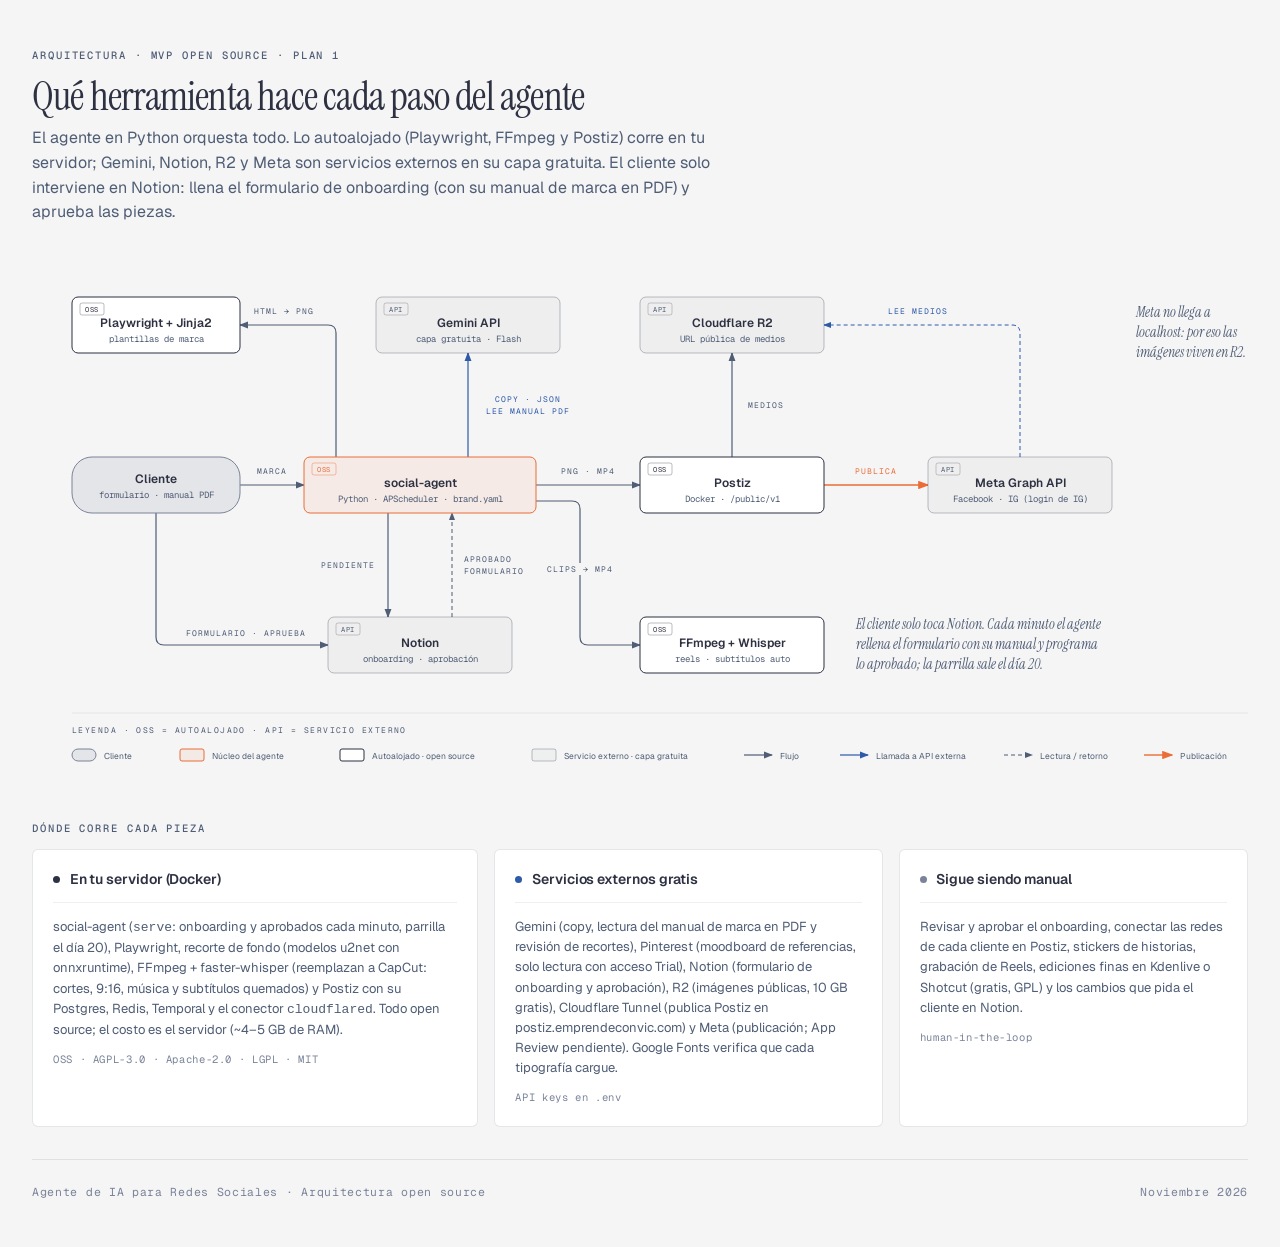
==== commit d361f724: "Add comprehensive tests for dashboard, moodboard, progress, and references modules - Introduced test" ====
--- a/arquitectura-agente-open-source.html
+++ b/arquitectura-agente-open-source.html
@@ -336,12 +336,12 @@
     <div class="cards">
       <div class="card">
         <div class="card-header"><span class="card-dot ink"></span><h3>En tu servidor (Docker)</h3></div>
-        <p>social-agent (<code>serve</code>: onboarding y aprobados cada minuto, parrilla el día 20), Playwright, FFmpeg + faster-whisper (reemplazan a CapCut: cortes, 9:16, música y subtítulos quemados) y Postiz con su Postgres, Redis, Temporal y el conector <code>cloudflared</code>. Todo open source; el costo es el servidor (~4–5 GB de RAM).</p>
+        <p>social-agent (<code>serve</code>: onboarding y aprobados cada minuto, parrilla el día 20), Playwright, recorte de fondo (modelos u2net con onnxruntime), FFmpeg + faster-whisper (reemplazan a CapCut: cortes, 9:16, música y subtítulos quemados) y Postiz con su Postgres, Redis, Temporal y el conector <code>cloudflared</code>. Todo open source; el costo es el servidor (~4–5 GB de RAM).</p>
         <span class="tag">OSS · AGPL-3.0 · Apache-2.0 · LGPL · MIT</span>
       </div>
       <div class="card">
         <div class="card-header"><span class="card-dot link"></span><h3>Servicios externos gratis</h3></div>
-        <p>Gemini (copy y lectura del manual de marca en PDF), Notion (formulario de onboarding y aprobación), R2 (imágenes públicas, 10 GB gratis), Cloudflare Tunnel (publica Postiz en postiz.emprendeconvic.com) y Meta (publicación; App Review pendiente). Google Fonts verifica que cada tipografía cargue.</p>
+        <p>Gemini (copy, lectura del manual de marca en PDF y revisión de recortes), Pinterest (moodboard de referencias, solo lectura con acceso Trial), Notion (formulario de onboarding y aprobación), R2 (imágenes públicas, 10 GB gratis), Cloudflare Tunnel (publica Postiz en postiz.emprendeconvic.com) y Meta (publicación; App Review pendiente). Google Fonts verifica que cada tipografía cargue.</p>
         <span class="tag">API keys en .env</span>
       </div>
       <div class="card">
